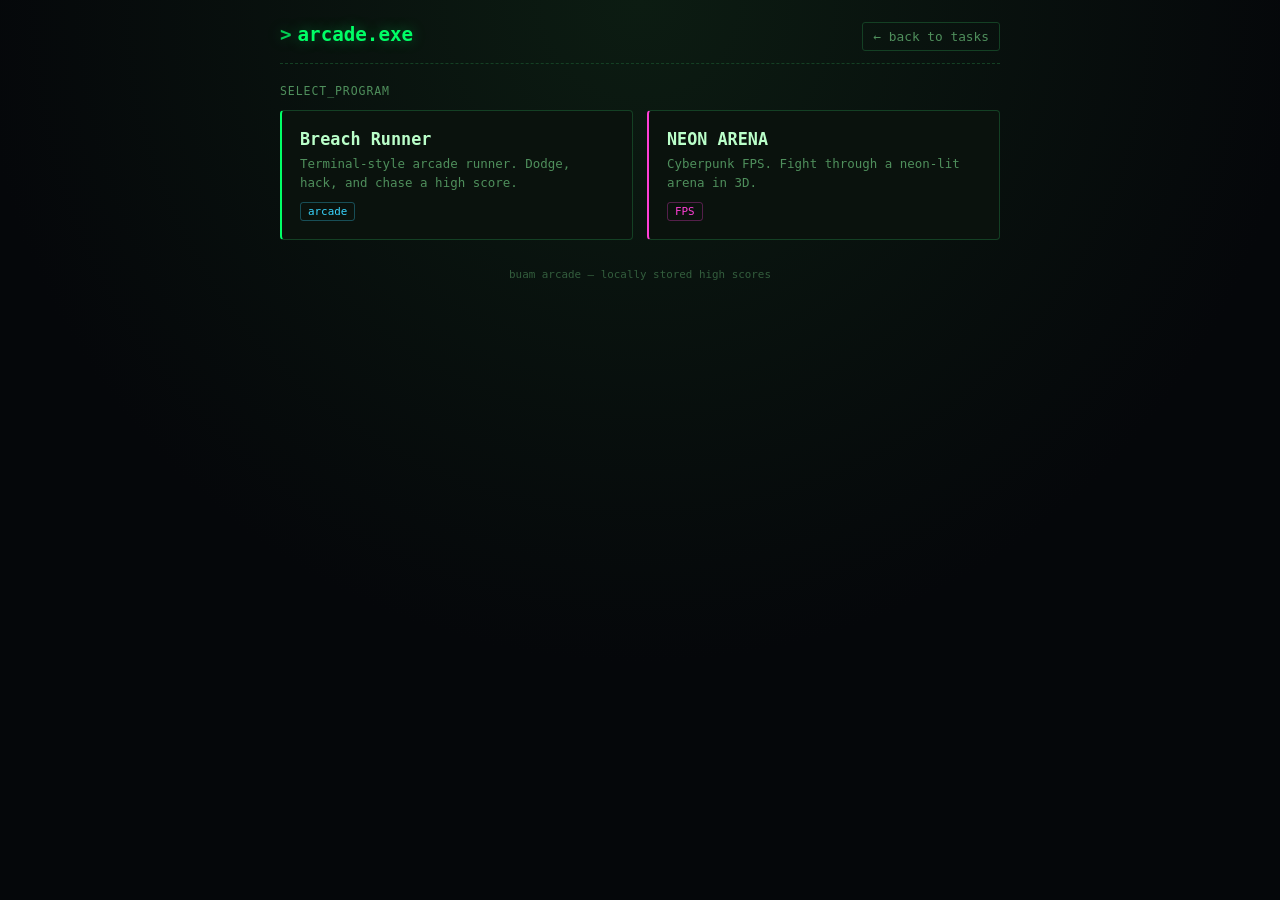
==== games/index.html @ db1ad003 "Add arcade section with Breach Runner and Neon Arena games Both games are touch-enabled for mobile/i" ====
<!DOCTYPE html>
<html lang="en">
<head>
<meta charset="UTF-8">
<meta name="viewport" content="width=device-width, initial-scale=1, maximum-scale=1, viewport-fit=cover">
<title>buam — arcade</title>
<meta name="theme-color" content="#05070a">
<link rel="icon" href="../icon-192.png">
<style>
  :root{
    --bg:#05070a;
    --panel:#0a120d;
    --border:#144024;
    --ink:#baffc9;
    --ink-dim:#4f8f5c;
    --accent:#00ff66;
    --cyan:#39d6ff;
    --magenta:#ff3fd6;
    --font: "Consolas", "Cascadia Code", "JetBrains Mono", "Fira Code", monospace;
  }
  *{box-sizing:border-box;}
  html,body{margin:0;padding:0;}
  body{
    background: radial-gradient(circle at 50% 0%, #0c1c12 0%, var(--bg) 60%);
    color:var(--ink);
    font-family:var(--font);
    min-height:100vh;
    min-height:100dvh;
    padding:calc(22px + env(safe-area-inset-top)) calc(14px + env(safe-area-inset-right)) calc(40px + env(safe-area-inset-bottom)) calc(14px + env(safe-area-inset-left));
  }
  .wrap{ max-width:720px; margin:0 auto; }
  header{
    display:flex;
    align-items:baseline;
    justify-content:space-between;
    margin-bottom:20px;
    border-bottom:1px dashed var(--border);
    padding-bottom:12px;
    flex-wrap:wrap;
    gap:8px;
  }
  .logo{
    font-size:1.2rem;
    font-weight:700;
    color:var(--accent);
    text-shadow:0 0 14px rgba(0,255,102,0.35);
  }
  .logo::before{ content:">"; margin-right:6px; opacity:0.8; }
  .back{
    color:var(--ink-dim);
    text-decoration:none;
    font-size:0.8rem;
    border:1px solid var(--border);
    border-radius:3px;
    padding:6px 10px;
  }
  .back:hover{ color:var(--accent); border-color:var(--accent); }
  .section-label{
    font-size:0.72rem;
    color:var(--ink-dim);
    text-transform:uppercase;
    letter-spacing:0.08em;
    margin-bottom:12px;
  }
  .games{ display:grid; gap:14px; grid-template-columns:1fr; }
  @media(min-width:560px){ .games{ grid-template-columns:1fr 1fr; } }
  .card{
    display:block;
    background:var(--panel);
    border:1px solid var(--border);
    border-left:2px solid var(--accent);
    border-radius:4px;
    padding:18px;
    text-decoration:none;
    color:var(--ink);
    transition:box-shadow .15s, border-color .15s;
  }
  .card:hover{ border-color:var(--accent); box-shadow:0 0 14px rgba(0,255,102,0.18); }
  .card h2{ margin:0 0 6px; font-size:1.05rem; }
  .card.neon{ border-left-color:var(--magenta); }
  .card.neon:hover{ box-shadow:0 0 14px rgba(255,63,214,0.18); border-color:var(--magenta); }
  .card p{ margin:0; font-size:0.78rem; color:var(--ink-dim); line-height:1.5; }
  .tag{
    display:inline-block;
    margin-top:10px;
    font-size:0.68rem;
    color:var(--cyan);
    border:1px solid rgba(57,214,255,0.3);
    border-radius:3px;
    padding:2px 7px;
  }
  footer{ text-align:center; color:var(--ink-dim); font-size:0.68rem; margin-top:28px; opacity:0.6; }
</style>
</head>
<body>
<div class="wrap">
  <header>
    <div class="logo">arcade.exe</div>
    <a class="back" href="../index.html">&larr; back to tasks</a>
  </header>

  <div class="section-label">select_program</div>
  <div class="games">
    <a class="card" href="./breach-runner.html">
      <h2>Breach Runner</h2>
      <p>Terminal-style arcade runner. Dodge, hack, and chase a high score.</p>
      <span class="tag">arcade</span>
    </a>
    <a class="card neon" href="./neon-arena.html">
      <h2>NEON ARENA</h2>
      <p>Cyberpunk FPS. Fight through a neon-lit arena in 3D.</p>
      <span class="tag" style="color:var(--magenta);border-color:rgba(255,63,214,0.3);">FPS</span>
    </a>
  </div>

  <footer>buam arcade — locally stored high scores</footer>
</div>
</body>
</html>
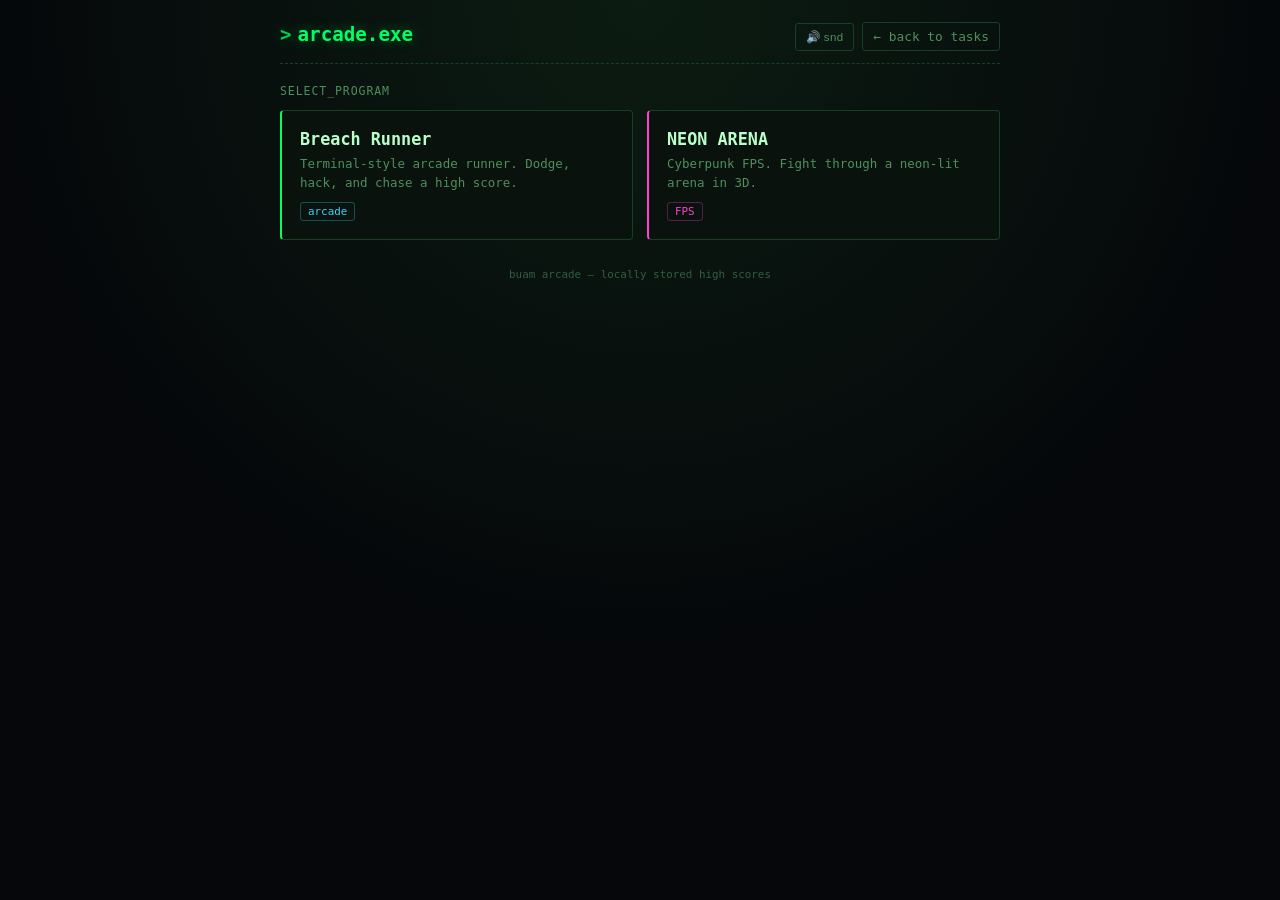
==== commit 2b7f4b30: "Add sound, ambient music, and custom-track support; fix background/scroll and Support ability bugs -" ====
--- a/games/index.html
+++ b/games/index.html
@@ -5,7 +5,11 @@
 <meta name="viewport" content="width=device-width, initial-scale=1, maximum-scale=1, viewport-fit=cover">
 <title>buam — arcade</title>
 <meta name="theme-color" content="#05070a">
+<meta name="apple-mobile-web-app-capable" content="yes">
+<meta name="apple-mobile-web-app-status-bar-style" content="black-translucent">
+<link rel="manifest" href="../manifest.json">
 <link rel="icon" href="../icon-192.png">
+<link rel="apple-touch-icon" href="../icon-192.png">
 <style>
   :root{
     --bg:#05070a;
@@ -19,7 +23,7 @@
     --font: "Consolas", "Cascadia Code", "JetBrains Mono", "Fira Code", monospace;
   }
   *{box-sizing:border-box;}
-  html,body{margin:0;padding:0;}
+  html,body{margin:0;padding:0; overscroll-behavior:none; background:var(--bg);}
   body{
     background: radial-gradient(circle at 50% 0%, #0c1c12 0%, var(--bg) 60%);
     color:var(--ink);
@@ -55,6 +59,14 @@
     padding:6px 10px;
   }
   .back:hover{ color:var(--accent); border-color:var(--accent); }
+  .header-actions{ display:flex; gap:8px; align-items:center; }
+  .snd-toggle{
+    background:transparent; color:var(--ink-dim);
+    border:1px solid var(--border); border-radius:3px;
+    padding:6px 10px; font-size:0.72rem; letter-spacing:0.03em;
+  }
+  .snd-toggle:hover{ border-color:var(--accent); color:var(--accent); }
+  .snd-toggle.muted{ opacity:0.55; }
   .section-label{
     font-size:0.72rem;
     color:var(--ink-dim);
@@ -96,7 +108,10 @@
 <div class="wrap">
   <header>
     <div class="logo">arcade.exe</div>
-    <a class="back" href="../index.html">&larr; back to tasks</a>
+    <div class="header-actions">
+      <button class="snd-toggle" id="sndToggle" type="button" data-fx-skip>🔊 snd</button>
+      <a class="back" href="../index.html">&larr; back to tasks</a>
+    </div>
   </header>
 
   <div class="section-label">select_program</div>
@@ -115,5 +130,18 @@
 
   <footer>buam arcade — locally stored high scores</footer>
 </div>
+<script src="../buam-fx.js"></script>
+<script>
+  var sndBtn = document.getElementById("sndToggle");
+  function updateSndBtn(){
+    var m = window.buamFx ? buamFx.isMuted() : false;
+    sndBtn.textContent = m ? "🔇 snd" : "🔊 snd";
+    sndBtn.classList.toggle("muted", m);
+  }
+  sndBtn.addEventListener("click", function(){
+    if(window.buamFx){ buamFx.toggleMuted(); updateSndBtn(); }
+  });
+  updateSndBtn();
+</script>
 </body>
 </html>
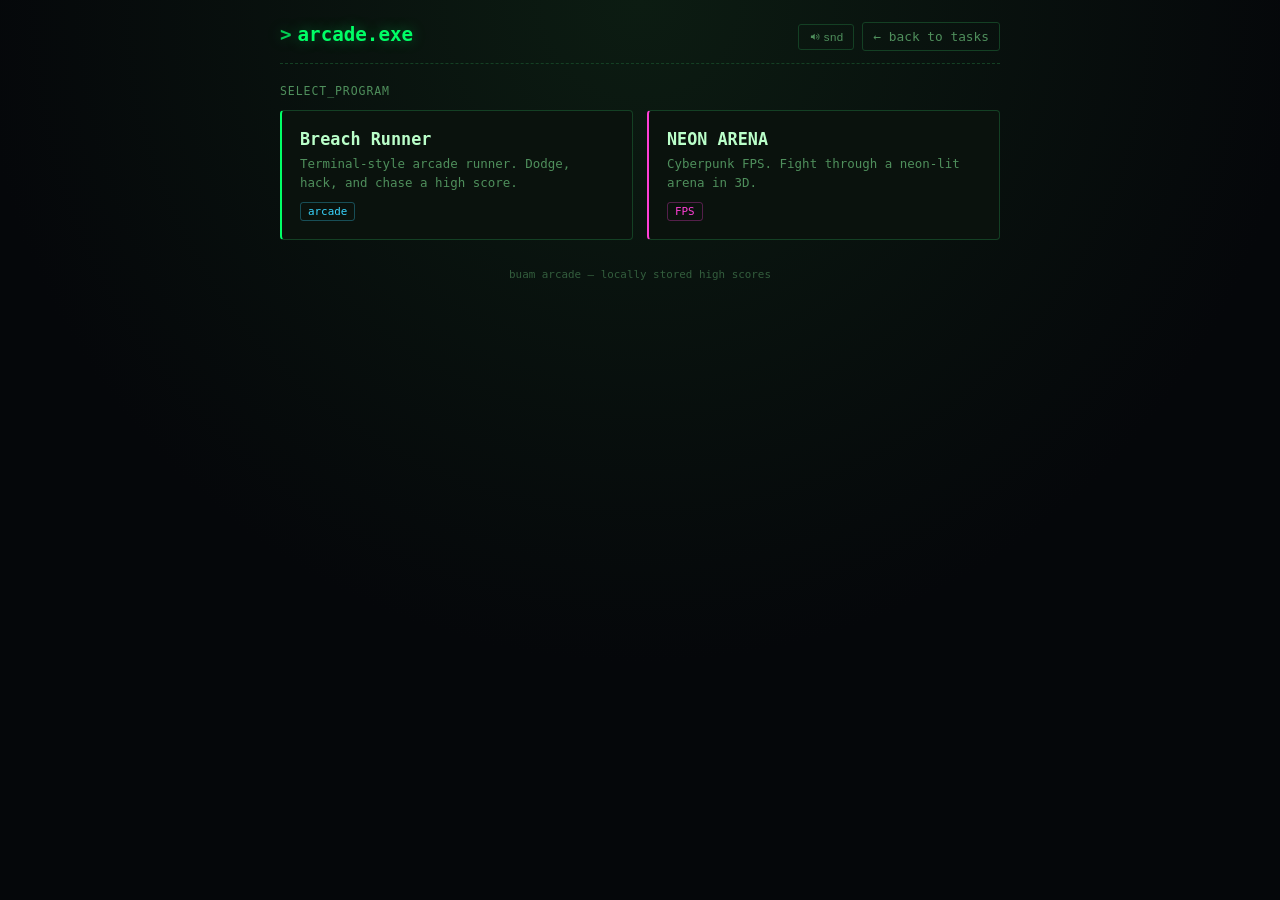
==== commit 3ab7b7e0: "Replace every emoji with an SVG icon system, and audit all features Emoji rendered from the OS font," ====
--- a/games/index.html
+++ b/games/index.html
@@ -102,14 +102,24 @@
     padding:2px 7px;
   }
   footer{ text-align:center; color:var(--ink-dim); font-size:0.68rem; margin-top:28px; opacity:0.6; }
+  .ico{ width:1em; height:1em; display:inline-block; vertical-align:-0.15em; flex-shrink:0;
+    fill:none; stroke:currentColor; stroke-width:1.9; stroke-linecap:round; stroke-linejoin:round; }
 </style>
 </head>
 <body>
+<svg style="position:absolute;width:0;height:0;overflow:hidden" aria-hidden="true"><defs>
+  <symbol id="i-volume" viewBox="0 0 24 24"><path d="M4 9.5v5h3.5l4.5 3.8V5.7L7.5 9.5z" fill="currentColor" stroke="none"/><path d="M16 9a4.2 4.2 0 0 1 0 6M18.8 6.2a8 8 0 0 1 0 11.6"/></symbol>
+  <symbol id="i-volume-off" viewBox="0 0 24 24"><path d="M4 9.5v5h3.5l4.5 3.8V5.7L7.5 9.5z" fill="currentColor" stroke="none"/><path d="M16.5 9.8l5 4.4M21.5 9.8l-5 4.4"/></symbol>
+</defs></svg>
+<script>
+function ico(name){ return '<svg class="ico" aria-hidden="true" focusable="false"><use href="#i-'+name+'"></use></svg>'; }
+</script>
+
 <div class="wrap">
   <header>
     <div class="logo">arcade.exe</div>
     <div class="header-actions">
-      <button class="snd-toggle" id="sndToggle" type="button" data-fx-skip>🔊 snd</button>
+      <button class="snd-toggle" id="sndToggle" type="button" data-fx-skip><svg class="ico" aria-hidden="true" focusable="false"><use href="#i-volume"></use></svg> snd</button>
       <a class="back" href="../index.html">&larr; back to tasks</a>
     </div>
   </header>
@@ -135,7 +145,7 @@
   var sndBtn = document.getElementById("sndToggle");
   function updateSndBtn(){
     var m = window.buamFx ? buamFx.isMuted() : false;
-    sndBtn.textContent = m ? "🔇 snd" : "🔊 snd";
+    sndBtn.innerHTML = (m ? ico("volume-off") : ico("volume")) + " snd";
     sndBtn.classList.toggle("muted", m);
   }
   sndBtn.addEventListener("click", function(){
